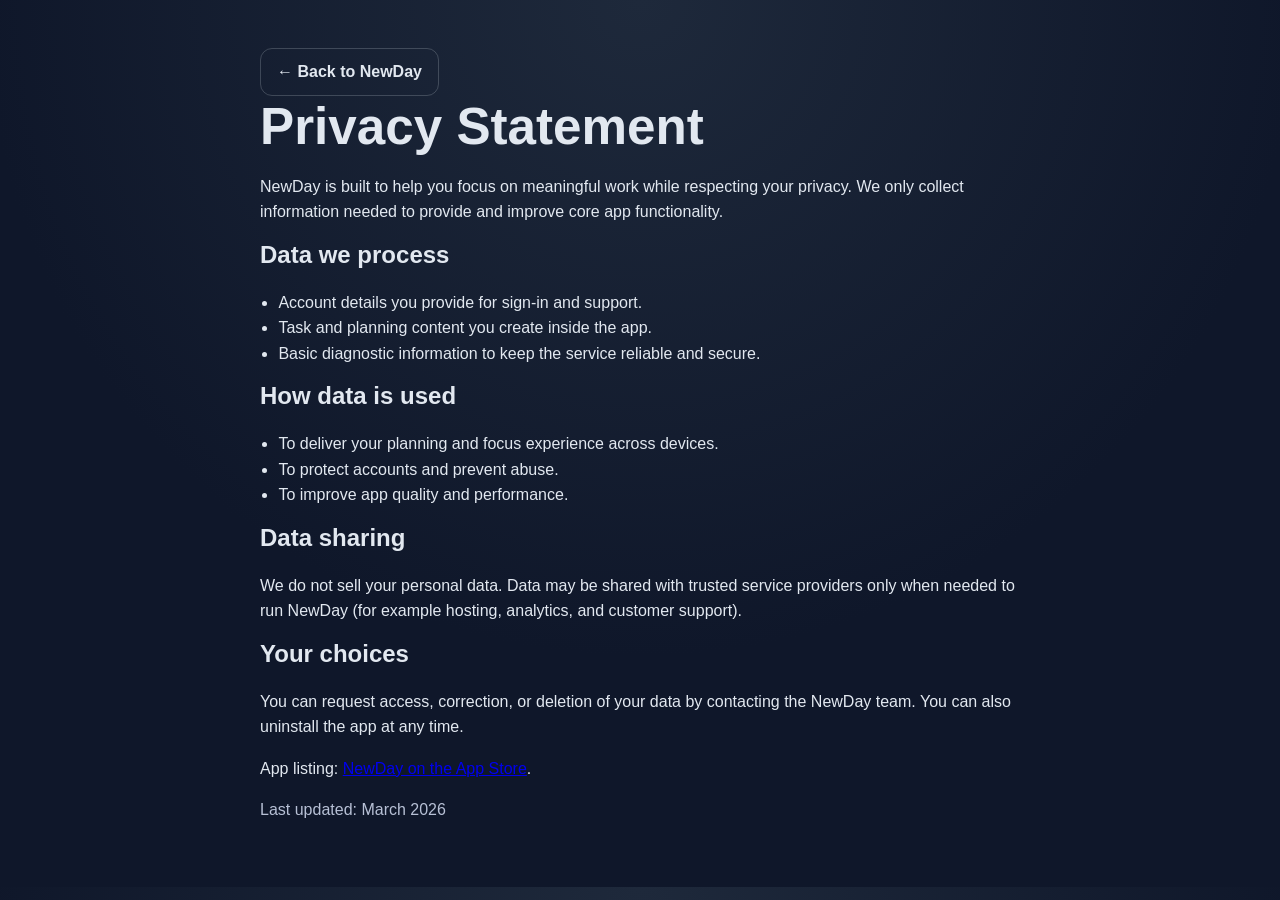
==== privacy.html @ 202c5eee "Update landing page with app visuals and privacy subsite" ====
<!doctype html>
<html lang="en">
  <head>
    <meta charset="UTF-8" />
    <meta name="viewport" content="width=device-width, initial-scale=1.0" />
    <title>NewDay Privacy Statement</title>
    <meta name="description" content="Privacy statement for the NewDay app and website." />
    <link rel="stylesheet" href="styles.css" />
  </head>
  <body>
    <main class="section container legal">
      <a class="button button--ghost" href="index.html">← Back to NewDay</a>
      <h1>Privacy Statement</h1>
      <p>
        NewDay is built to help you focus on meaningful work while respecting your privacy. We only collect information
        needed to provide and improve core app functionality.
      </p>

      <h2>Data we process</h2>
      <ul>
        <li>Account details you provide for sign-in and support.</li>
        <li>Task and planning content you create inside the app.</li>
        <li>Basic diagnostic information to keep the service reliable and secure.</li>
      </ul>

      <h2>How data is used</h2>
      <ul>
        <li>To deliver your planning and focus experience across devices.</li>
        <li>To protect accounts and prevent abuse.</li>
        <li>To improve app quality and performance.</li>
      </ul>

      <h2>Data sharing</h2>
      <p>
        We do not sell your personal data. Data may be shared with trusted service providers only when needed to run
        NewDay (for example hosting, analytics, and customer support).
      </p>

      <h2>Your choices</h2>
      <p>
        You can request access, correction, or deletion of your data by contacting the NewDay team. You can also
        uninstall the app at any time.
      </p>

      <p>
        App listing: <a href="https://apps.apple.com/app/id6754460979" target="_blank" rel="noreferrer">NewDay on
        the App Store</a>.
      </p>

      <p class="muted">Last updated: March 2026</p>
    </main>
  </body>
</html>
---- styles.css ----
:root {
  --bg: #0f172a;
  --bg-soft: #111d36;
  --text: #e2e8f0;
  --muted: #b7c0d5;
  --primary: #22d3ee;
  --primary-strong: #06b6d4;
  --card: rgba(255, 255, 255, 0.06);
  --border: rgba(226, 232, 240, 0.2);
}

* {
  box-sizing: border-box;
}

body {
  margin: 0;
  font-family: Inter, -apple-system, BlinkMacSystemFont, "Segoe UI", sans-serif;
  background: radial-gradient(circle at top, #1e293b 0%, var(--bg) 60%);
  color: var(--text);
  line-height: 1.6;
}

.container {
  width: min(1040px, 92%);
  margin: 0 auto;
}

.hero {
  padding: 1.5rem 0 4rem;
}

.nav {
  display: flex;
  justify-content: space-between;
  align-items: center;
  gap: 0.9rem;
  flex-wrap: wrap;
}

.brand {
  font-size: 1.25rem;
  font-weight: 700;
  text-decoration: none;
  color: var(--text);
  display: inline-flex;
  align-items: center;
  gap: 0.65rem;
}

.brand__logo {
  width: 36px;
  height: 36px;
  border-radius: 8px;
  object-fit: cover;
}

.nav__links {
  display: flex;
  gap: 0.6rem;
  flex-wrap: wrap;
}

.hero__content {
  margin-top: 4rem;
  max-width: 740px;
}

.eyebrow {
  color: var(--primary);
  font-weight: 600;
  margin-bottom: 0.5rem;
}

h1,
h2,
h3 {
  line-height: 1.2;
  margin-top: 0;
}

h1 {
  font-size: clamp(2rem, 4vw, 3.4rem);
  margin-bottom: 1rem;
}

.subtitle {
  color: var(--muted);
  font-size: 1.1rem;
  max-width: 60ch;
}

.cta-row {
  margin-top: 2rem;
  display: flex;
  gap: 0.75rem;
  flex-wrap: wrap;
}

.button {
  display: inline-flex;
  align-items: center;
  justify-content: center;
  border-radius: 0.75rem;
  padding: 0.65rem 1rem;
  color: #031324;
  background: var(--primary);
  text-decoration: none;
  font-weight: 600;
  border: 1px solid transparent;
  transition: 0.2s ease;
}

.button:hover {
  background: var(--primary-strong);
}

.button--ghost {
  color: var(--text);
  background: transparent;
  border-color: var(--border);
}

.button--ghost:hover {
  border-color: var(--primary);
  color: var(--primary);
  background: rgba(34, 211, 238, 0.08);
}

.section {
  padding: 3rem 0;
}

.grid {
  margin-top: 1.5rem;
  display: grid;
  grid-template-columns: repeat(auto-fit, minmax(210px, 1fr));
  gap: 1rem;
}

.card,
.screen-card {
  background: var(--card);
  border: 1px solid var(--border);
  border-radius: 0.9rem;
  padding: 1.2rem;
}

.section--alt {
  background: var(--bg-soft);
  border-top: 1px solid var(--border);
  border-bottom: 1px solid var(--border);
}

.screen-grid {
  margin-top: 1.5rem;
  display: grid;
  grid-template-columns: repeat(auto-fit, minmax(210px, 1fr));
  gap: 1rem;
}

.screen-card img {
  width: 100%;
  aspect-ratio: 9 / 18;
  object-fit: cover;
  border-radius: 0.8rem;
  border: 1px solid var(--border);
}

.screen-card h3 {
  margin-top: 0.8rem;
  margin-bottom: 0.35rem;
}

.footer {
  padding: 2rem 0;
}

.footer__content {
  display: flex;
  justify-content: space-between;
  align-items: center;
  gap: 1rem;
  flex-wrap: wrap;
  color: var(--muted);
  font-size: 0.95rem;
}

.footer__links {
  display: inline-flex;
  gap: 1rem;
}

.footer__links a {
  color: var(--muted);
  text-decoration: none;
}

.footer__links a:hover {
  color: var(--primary);
}

.legal {
  max-width: 760px;
}

.legal ul {
  padding-left: 1.15rem;
}

.muted {
  color: var(--muted);
}

code {
  background: rgba(255, 255, 255, 0.1);
  border-radius: 0.35rem;
  padding: 0.1rem 0.35rem;
}
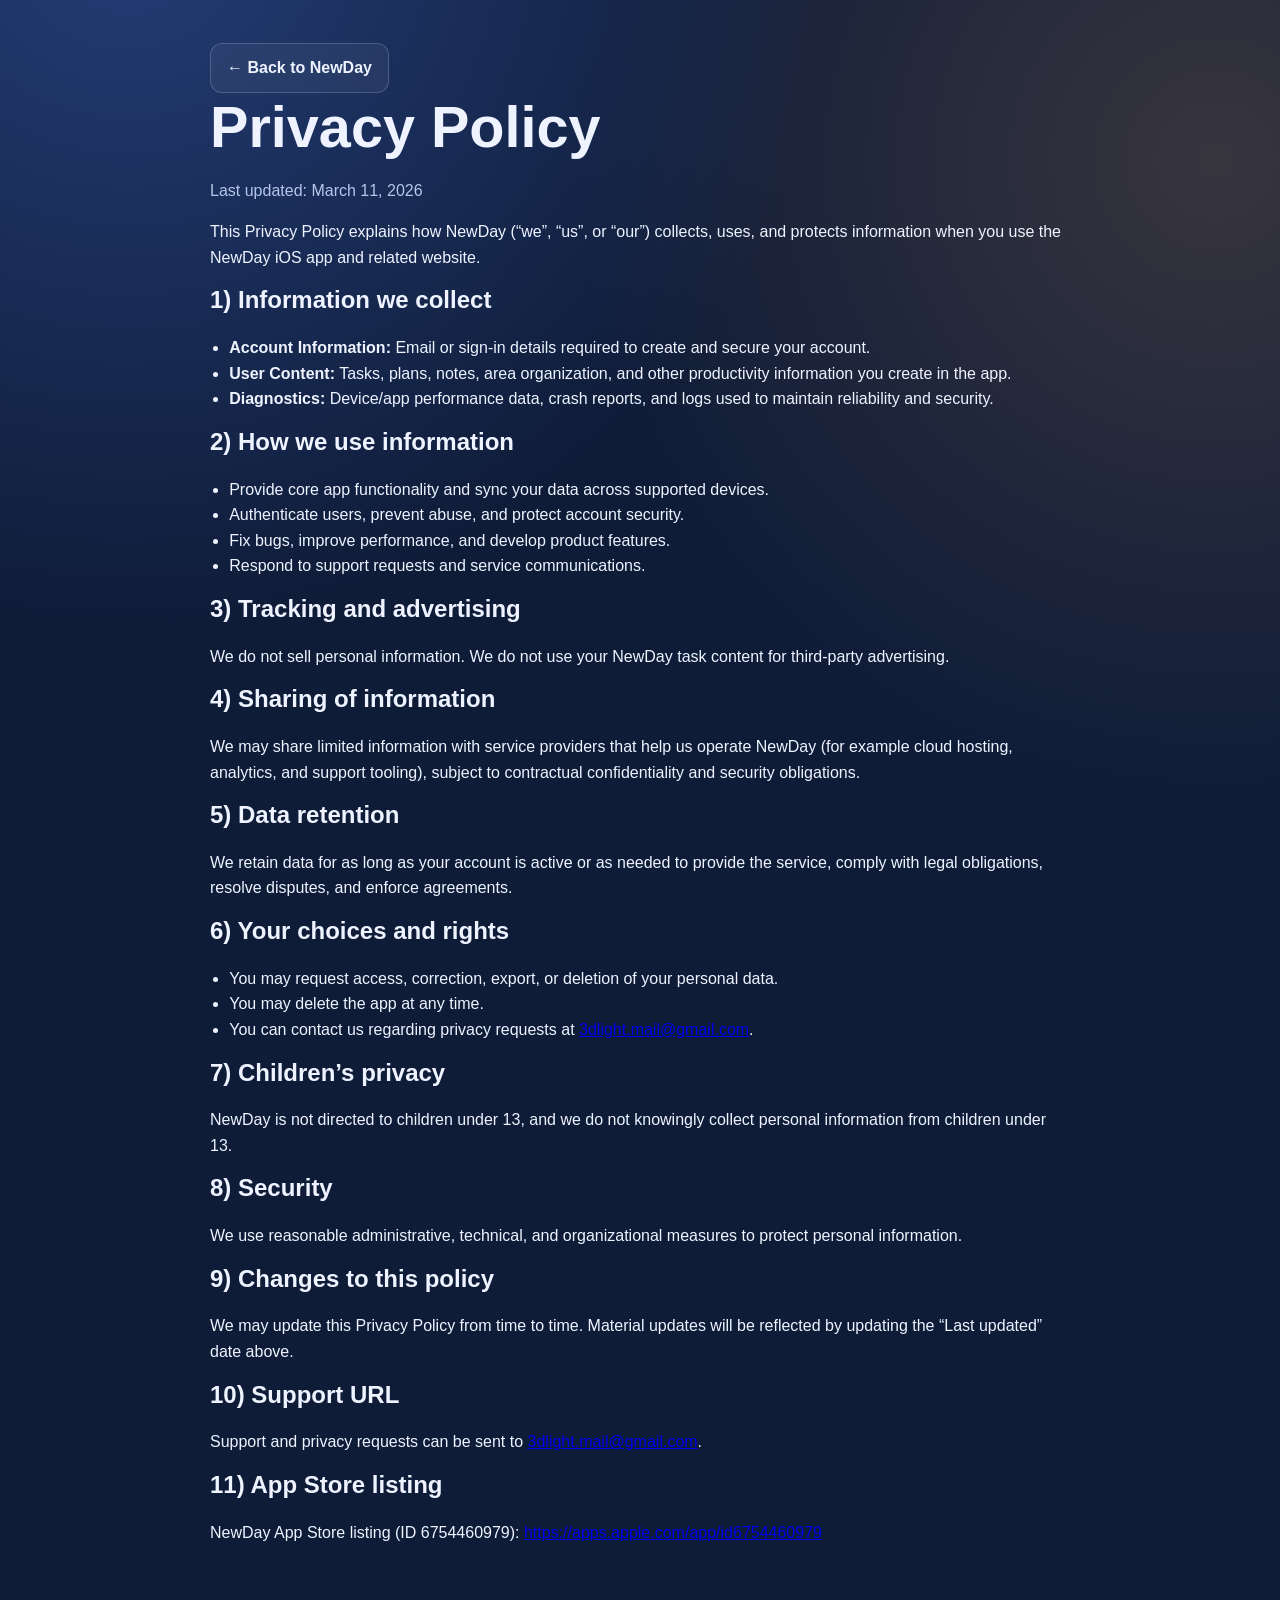
==== commit 9d3e5170: "Apply warm dark-blue theme and add support contact page" ====
--- a/privacy.html
+++ b/privacy.html
@@ -3,51 +3,100 @@
   <head>
     <meta charset="UTF-8" />
     <meta name="viewport" content="width=device-width, initial-scale=1.0" />
-    <title>NewDay Privacy Statement</title>
-    <meta name="description" content="Privacy statement for the NewDay app and website." />
+    <title>NewDay Privacy Policy</title>
+    <meta
+      name="description"
+      content="Privacy Policy for the NewDay iOS app and website, aligned with App Store disclosure expectations."
+    />
     <link rel="stylesheet" href="styles.css" />
   </head>
   <body>
     <main class="section container legal">
       <a class="button button--ghost" href="index.html">← Back to NewDay</a>
-      <h1>Privacy Statement</h1>
+      <h1>Privacy Policy</h1>
+      <p class="muted">Last updated: March 11, 2026</p>
+
       <p>
-        NewDay is built to help you focus on meaningful work while respecting your privacy. We only collect information
-        needed to provide and improve core app functionality.
+        This Privacy Policy explains how NewDay (“we”, “us”, or “our”) collects, uses, and protects information when
+        you use the NewDay iOS app and related website.
       </p>
 
-      <h2>Data we process</h2>
+      <h2>1) Information we collect</h2>
       <ul>
-        <li>Account details you provide for sign-in and support.</li>
-        <li>Task and planning content you create inside the app.</li>
-        <li>Basic diagnostic information to keep the service reliable and secure.</li>
+        <li><strong>Account Information:</strong> Email or sign-in details required to create and secure your account.</li>
+        <li>
+          <strong>User Content:</strong> Tasks, plans, notes, area organization, and other productivity information you
+          create in the app.
+        </li>
+        <li>
+          <strong>Diagnostics:</strong> Device/app performance data, crash reports, and logs used to maintain reliability
+          and security.
+        </li>
       </ul>
 
-      <h2>How data is used</h2>
+      <h2>2) How we use information</h2>
       <ul>
-        <li>To deliver your planning and focus experience across devices.</li>
-        <li>To protect accounts and prevent abuse.</li>
-        <li>To improve app quality and performance.</li>
+        <li>Provide core app functionality and sync your data across supported devices.</li>
+        <li>Authenticate users, prevent abuse, and protect account security.</li>
+        <li>Fix bugs, improve performance, and develop product features.</li>
+        <li>Respond to support requests and service communications.</li>
       </ul>
 
-      <h2>Data sharing</h2>
+      <h2>3) Tracking and advertising</h2>
       <p>
-        We do not sell your personal data. Data may be shared with trusted service providers only when needed to run
-        NewDay (for example hosting, analytics, and customer support).
+        We do not sell personal information. We do not use your NewDay task content for third-party advertising.
       </p>
 
-      <h2>Your choices</h2>
+      <h2>4) Sharing of information</h2>
       <p>
-        You can request access, correction, or deletion of your data by contacting the NewDay team. You can also
-        uninstall the app at any time.
+        We may share limited information with service providers that help us operate NewDay (for example cloud hosting,
+        analytics, and support tooling), subject to contractual confidentiality and security obligations.
       </p>
 
+      <h2>5) Data retention</h2>
       <p>
-        App listing: <a href="https://apps.apple.com/app/id6754460979" target="_blank" rel="noreferrer">NewDay on
-        the App Store</a>.
+        We retain data for as long as your account is active or as needed to provide the service, comply with legal
+        obligations, resolve disputes, and enforce agreements.
       </p>
 
-      <p class="muted">Last updated: March 2026</p>
+      <h2>6) Your choices and rights</h2>
+      <ul>
+        <li>You may request access, correction, export, or deletion of your personal data.</li>
+        <li>You may delete the app at any time.</li>
+        <li>You can contact us regarding privacy requests at <a href="mailto:3dlight.mail@gmail.com">3dlight.mail@gmail.com</a>.</li>
+      </ul>
+
+      <h2>7) Children’s privacy</h2>
+      <p>
+        NewDay is not directed to children under 13, and we do not knowingly collect personal information from children
+        under 13.
+      </p>
+
+      <h2>8) Security</h2>
+      <p>
+        We use reasonable administrative, technical, and organizational measures to protect personal information.
+      </p>
+
+      <h2>9) Changes to this policy</h2>
+      <p>
+        We may update this Privacy Policy from time to time. Material updates will be reflected by updating the “Last
+        updated” date above.
+      </p>
+
+
+      <h2>10) Support URL</h2>
+      <p>
+        Support and privacy requests can be sent to
+        <a href="mailto:3dlight.mail@gmail.com">3dlight.mail@gmail.com</a>.
+      </p>
+
+      <h2>11) App Store listing</h2>
+      <p>
+        NewDay App Store listing (ID 6754460979):
+        <a href="https://apps.apple.com/app/id6754460979" target="_blank" rel="noreferrer"
+          >https://apps.apple.com/app/id6754460979</a
+        >
+      </p>
     </main>
   </body>
 </html>
--- a/styles.css
+++ b/styles.css
@@ -1,12 +1,14 @@
 :root {
-  --bg: #0f172a;
-  --bg-soft: #111d36;
-  --text: #e2e8f0;
-  --muted: #b7c0d5;
-  --primary: #22d3ee;
-  --primary-strong: #06b6d4;
+  --bg: #0f1c38;
+  --bg-soft: #15264b;
+  --panel: #1b2f5c;
+  --text: #eef3ff;
+  --muted: #b6c5e8;
+  --primary: #ffd58a;
+  --primary-strong: #ffc76c;
   --card: rgba(255, 255, 255, 0.06);
-  --border: rgba(226, 232, 240, 0.2);
+  --border: rgba(255, 213, 138, 0.28);
+  --shadow: 0 18px 40px rgba(4, 10, 28, 0.45);
 }
 
 * {
@@ -16,18 +18,21 @@
 body {
   margin: 0;
   font-family: Inter, -apple-system, BlinkMacSystemFont, "Segoe UI", sans-serif;
-  background: radial-gradient(circle at top, #1e293b 0%, var(--bg) 60%);
+  background:
+    radial-gradient(circle at 10% -5%, #243d76 0%, rgba(36, 61, 118, 0) 35%),
+    radial-gradient(circle at 95% 10%, rgba(255, 176, 92, 0.17) 0%, rgba(255, 176, 92, 0) 34%),
+    var(--bg);
   color: var(--text);
   line-height: 1.6;
 }
 
 .container {
-  width: min(1040px, 92%);
+  width: min(1080px, 92%);
   margin: 0 auto;
 }
 
 .hero {
-  padding: 1.5rem 0 4rem;
+  padding: 1.4rem 0 2.5rem;
 }
 
 .nav {
@@ -40,7 +45,7 @@
 
 .brand {
   font-size: 1.25rem;
-  font-weight: 700;
+  font-weight: 800;
   text-decoration: none;
   color: var(--text);
   display: inline-flex;
@@ -49,10 +54,11 @@
 }
 
 .brand__logo {
-  width: 36px;
-  height: 36px;
-  border-radius: 8px;
+  width: 38px;
+  height: 38px;
+  border-radius: 10px;
   object-fit: cover;
+  box-shadow: 0 6px 18px rgba(0, 0, 0, 0.45);
 }
 
 .nav__links {
@@ -62,14 +68,14 @@
 }
 
 .hero__content {
-  margin-top: 4rem;
-  max-width: 740px;
+  margin-top: 3.6rem;
+  max-width: 760px;
 }
 
 .eyebrow {
   color: var(--primary);
-  font-weight: 600;
-  margin-bottom: 0.5rem;
+  font-weight: 700;
+  margin-bottom: 0.4rem;
 }
 
 h1,
@@ -80,18 +86,18 @@
 }
 
 h1 {
-  font-size: clamp(2rem, 4vw, 3.4rem);
-  margin-bottom: 1rem;
+  font-size: clamp(2rem, 5vw, 3.6rem);
+  margin-bottom: 0.8rem;
 }
 
 .subtitle {
   color: var(--muted);
   font-size: 1.1rem;
-  max-width: 60ch;
+  max-width: 62ch;
 }
 
 .cta-row {
-  margin-top: 2rem;
+  margin-top: 1.8rem;
   display: flex;
   gap: 0.75rem;
   flex-wrap: wrap;
@@ -102,74 +108,101 @@
   align-items: center;
   justify-content: center;
   border-radius: 0.75rem;
-  padding: 0.65rem 1rem;
-  color: #031324;
-  background: var(--primary);
+  padding: 0.68rem 1rem;
+  color: #1a2342;
+  background: linear-gradient(135deg, var(--primary), var(--primary-strong));
   text-decoration: none;
-  font-weight: 600;
+  font-weight: 700;
   border: 1px solid transparent;
-  transition: 0.2s ease;
+  transition: transform 0.2s ease, box-shadow 0.2s ease, background 0.2s ease;
+  box-shadow: 0 10px 20px rgba(0, 0, 0, 0.25);
 }
 
 .button:hover {
-  background: var(--primary-strong);
+  transform: translateY(-1px);
+  background: linear-gradient(135deg, #ffe0a8, var(--primary));
 }
 
 .button--ghost {
   color: var(--text);
-  background: transparent;
-  border-color: var(--border);
+  background: rgba(255, 255, 255, 0.05);
+  border-color: rgba(255, 255, 255, 0.18);
+  box-shadow: none;
 }
 
 .button--ghost:hover {
   border-color: var(--primary);
   color: var(--primary);
-  background: rgba(34, 211, 238, 0.08);
+  background: rgba(255, 213, 138, 0.08);
 }
 
 .section {
-  padding: 3rem 0;
-}
-
-.grid {
-  margin-top: 1.5rem;
+  padding: 2.7rem 0;
+}
+
+.section--showcase {
+  padding-top: 1rem;
+}
+
+.grid,
+.screen-grid {
+  margin-top: 1.4rem;
   display: grid;
-  grid-template-columns: repeat(auto-fit, minmax(210px, 1fr));
-  gap: 1rem;
+  grid-template-columns: repeat(auto-fit, minmax(220px, 1fr));
+  gap: 1rem;
+}
+
+.screen-grid {
+  align-items: stretch;
 }
 
 .card,
 .screen-card {
   background: var(--card);
   border: 1px solid var(--border);
-  border-radius: 0.9rem;
-  padding: 1.2rem;
-}
-
-.section--alt {
-  background: var(--bg-soft);
-  border-top: 1px solid var(--border);
-  border-bottom: 1px solid var(--border);
-}
-
-.screen-grid {
-  margin-top: 1.5rem;
-  display: grid;
-  grid-template-columns: repeat(auto-fit, minmax(210px, 1fr));
-  gap: 1rem;
+  border-radius: 1rem;
+  padding: 1rem;
+  box-shadow: var(--shadow);
+  backdrop-filter: blur(4px);
+}
+
+.screen-card {
+  display: flex;
+  flex-direction: column;
+  padding: 0.8rem;
+  height: 100%;
 }
 
 .screen-card img {
   width: 100%;
   aspect-ratio: 9 / 18;
   object-fit: cover;
-  border-radius: 0.8rem;
-  border: 1px solid var(--border);
+  border-radius: 0.95rem;
+  border: 1px solid rgba(255, 213, 138, 0.32);
 }
 
 .screen-card h3 {
   margin-top: 0.8rem;
-  margin-bottom: 0.35rem;
+  margin-bottom: 0.25rem;
+}
+
+.screen-card p,
+.card p {
+  color: var(--muted);
+}
+
+.section--app-store {
+  background: linear-gradient(180deg, rgba(27, 47, 92, 0.8), rgba(17, 32, 66, 0.8));
+  border-top: 1px solid rgba(255, 255, 255, 0.12);
+  border-bottom: 1px solid rgba(255, 255, 255, 0.12);
+}
+
+.split {
+  display: flex;
+  justify-content: space-between;
+  gap: 1rem;
+  align-items: center;
+  flex-wrap: wrap;
 }
 
 .footer {
@@ -189,6 +222,7 @@
 .footer__links {
   display: inline-flex;
   gap: 1rem;
+  flex-wrap: wrap;
 }
 
 .footer__links a {
@@ -201,19 +235,13 @@
 }
 
 .legal {
-  max-width: 760px;
+  max-width: 860px;
 }
 
 .legal ul {
-  padding-left: 1.15rem;
+  padding-left: 1.2rem;
 }
 
 .muted {
   color: var(--muted);
 }
-
-code {
-  background: rgba(255, 255, 255, 0.1);
-  border-radius: 0.35rem;
-  padding: 0.1rem 0.35rem;
-}
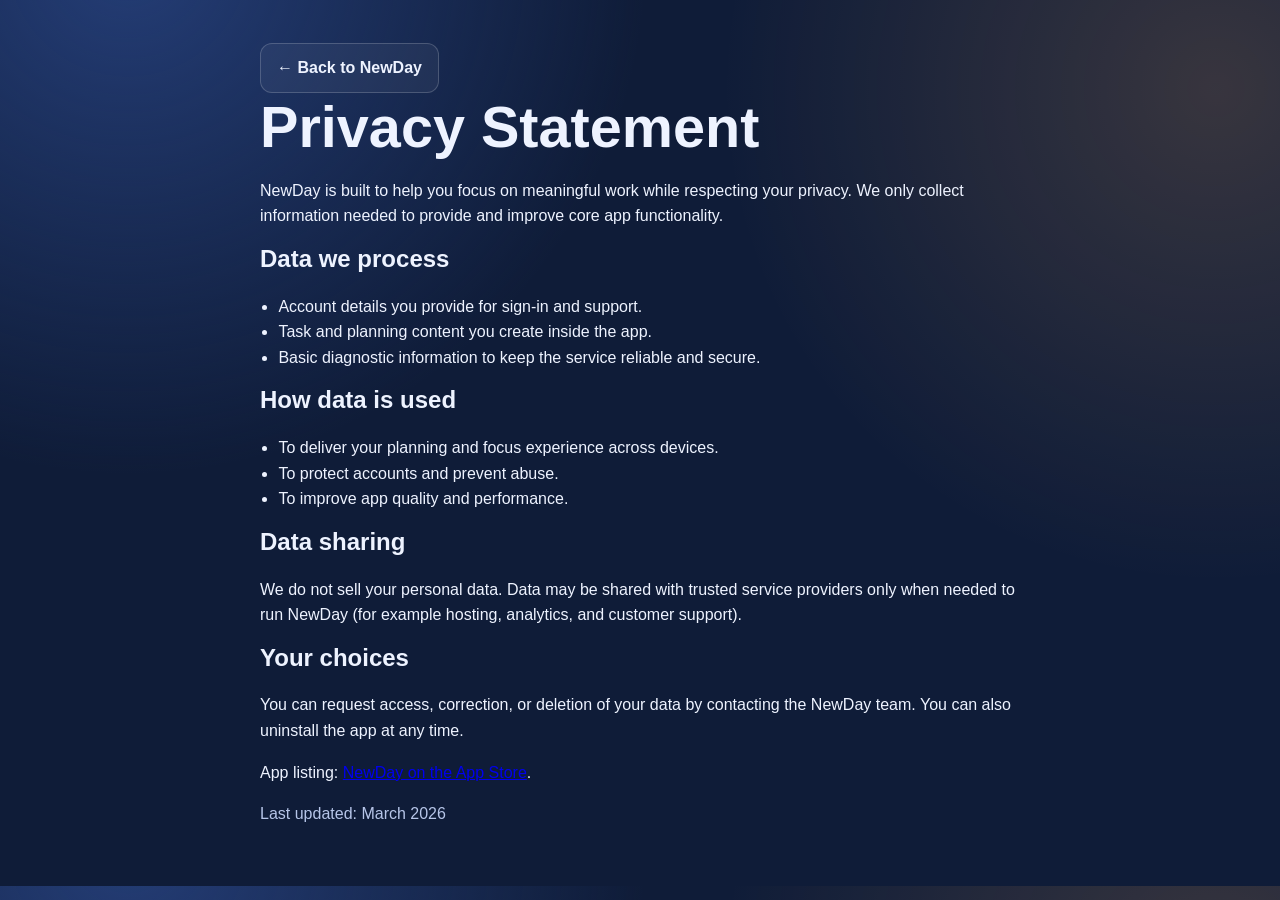
==== commit 7b545606: "Merge branch 'main' into codex/implement-images-and-app-store-link-enmhpv" ====
--- a/privacy.html
+++ b/privacy.html
@@ -3,100 +3,51 @@
   <head>
     <meta charset="UTF-8" />
     <meta name="viewport" content="width=device-width, initial-scale=1.0" />
-    <title>NewDay Privacy Policy</title>
-    <meta
-      name="description"
-      content="Privacy Policy for the NewDay iOS app and website, aligned with App Store disclosure expectations."
-    />
+    <title>NewDay Privacy Statement</title>
+    <meta name="description" content="Privacy statement for the NewDay app and website." />
     <link rel="stylesheet" href="styles.css" />
   </head>
   <body>
     <main class="section container legal">
       <a class="button button--ghost" href="index.html">← Back to NewDay</a>
-      <h1>Privacy Policy</h1>
-      <p class="muted">Last updated: March 11, 2026</p>
+      <h1>Privacy Statement</h1>
+      <p>
+        NewDay is built to help you focus on meaningful work while respecting your privacy. We only collect information
+        needed to provide and improve core app functionality.
+      </p>
+
+      <h2>Data we process</h2>
+      <ul>
+        <li>Account details you provide for sign-in and support.</li>
+        <li>Task and planning content you create inside the app.</li>
+        <li>Basic diagnostic information to keep the service reliable and secure.</li>
+      </ul>
+
+      <h2>How data is used</h2>
+      <ul>
+        <li>To deliver your planning and focus experience across devices.</li>
+        <li>To protect accounts and prevent abuse.</li>
+        <li>To improve app quality and performance.</li>
+      </ul>
+
+      <h2>Data sharing</h2>
+      <p>
+        We do not sell your personal data. Data may be shared with trusted service providers only when needed to run
+        NewDay (for example hosting, analytics, and customer support).
+      </p>
+
+      <h2>Your choices</h2>
+      <p>
+        You can request access, correction, or deletion of your data by contacting the NewDay team. You can also
+        uninstall the app at any time.
+      </p>
 
       <p>
-        This Privacy Policy explains how NewDay (“we”, “us”, or “our”) collects, uses, and protects information when
-        you use the NewDay iOS app and related website.
+        App listing: <a href="https://apps.apple.com/app/id6754460979" target="_blank" rel="noreferrer">NewDay on
+        the App Store</a>.
       </p>
 
-      <h2>1) Information we collect</h2>
-      <ul>
-        <li><strong>Account Information:</strong> Email or sign-in details required to create and secure your account.</li>
-        <li>
-          <strong>User Content:</strong> Tasks, plans, notes, area organization, and other productivity information you
-          create in the app.
-        </li>
-        <li>
-          <strong>Diagnostics:</strong> Device/app performance data, crash reports, and logs used to maintain reliability
-          and security.
-        </li>
-      </ul>
-
-      <h2>2) How we use information</h2>
-      <ul>
-        <li>Provide core app functionality and sync your data across supported devices.</li>
-        <li>Authenticate users, prevent abuse, and protect account security.</li>
-        <li>Fix bugs, improve performance, and develop product features.</li>
-        <li>Respond to support requests and service communications.</li>
-      </ul>
-
-      <h2>3) Tracking and advertising</h2>
-      <p>
-        We do not sell personal information. We do not use your NewDay task content for third-party advertising.
-      </p>
-
-      <h2>4) Sharing of information</h2>
-      <p>
-        We may share limited information with service providers that help us operate NewDay (for example cloud hosting,
-        analytics, and support tooling), subject to contractual confidentiality and security obligations.
-      </p>
-
-      <h2>5) Data retention</h2>
-      <p>
-        We retain data for as long as your account is active or as needed to provide the service, comply with legal
-        obligations, resolve disputes, and enforce agreements.
-      </p>
-
-      <h2>6) Your choices and rights</h2>
-      <ul>
-        <li>You may request access, correction, export, or deletion of your personal data.</li>
-        <li>You may delete the app at any time.</li>
-        <li>You can contact us regarding privacy requests at <a href="mailto:3dlight.mail@gmail.com">3dlight.mail@gmail.com</a>.</li>
-      </ul>
-
-      <h2>7) Children’s privacy</h2>
-      <p>
-        NewDay is not directed to children under 13, and we do not knowingly collect personal information from children
-        under 13.
-      </p>
-
-      <h2>8) Security</h2>
-      <p>
-        We use reasonable administrative, technical, and organizational measures to protect personal information.
-      </p>
-
-      <h2>9) Changes to this policy</h2>
-      <p>
-        We may update this Privacy Policy from time to time. Material updates will be reflected by updating the “Last
-        updated” date above.
-      </p>
-
-
-      <h2>10) Support URL</h2>
-      <p>
-        Support and privacy requests can be sent to
-        <a href="mailto:3dlight.mail@gmail.com">3dlight.mail@gmail.com</a>.
-      </p>
-
-      <h2>11) App Store listing</h2>
-      <p>
-        NewDay App Store listing (ID 6754460979):
-        <a href="https://apps.apple.com/app/id6754460979" target="_blank" rel="noreferrer"
-          >https://apps.apple.com/app/id6754460979</a
-        >
-      </p>
+      <p class="muted">Last updated: March 2026</p>
     </main>
   </body>
 </html>
--- a/styles.css
+++ b/styles.css
@@ -45,7 +45,7 @@
 
 .brand {
   font-size: 1.25rem;
-  font-weight: 800;
+  font-weight: 700;
   text-decoration: none;
   color: var(--text);
   display: inline-flex;
@@ -54,11 +54,10 @@
 }
 
 .brand__logo {
-  width: 38px;
-  height: 38px;
-  border-radius: 10px;
+  width: 36px;
+  height: 36px;
+  border-radius: 8px;
   object-fit: cover;
-  box-shadow: 0 6px 18px rgba(0, 0, 0, 0.45);
 }
 
 .nav__links {
@@ -152,10 +151,6 @@
   gap: 1rem;
 }
 
-.screen-grid {
-  align-items: stretch;
-}
-
 .card,
 .screen-card {
   background: var(--card);
@@ -197,12 +192,24 @@
   border-bottom: 1px solid rgba(255, 255, 255, 0.12);
 }
 
-.split {
-  display: flex;
-  justify-content: space-between;
-  gap: 1rem;
-  align-items: center;
-  flex-wrap: wrap;
+.screen-grid {
+  margin-top: 1.5rem;
+  display: grid;
+  grid-template-columns: repeat(auto-fit, minmax(210px, 1fr));
+  gap: 1rem;
+}
+
+.screen-card img {
+  width: 100%;
+  aspect-ratio: 9 / 18;
+  object-fit: cover;
+  border-radius: 0.8rem;
+  border: 1px solid var(--border);
+}
+
+.screen-card h3 {
+  margin-top: 0.8rem;
+  margin-bottom: 0.35rem;
 }
 
 .footer {
@@ -222,7 +229,6 @@
 .footer__links {
   display: inline-flex;
   gap: 1rem;
-  flex-wrap: wrap;
 }
 
 .footer__links a {
@@ -235,13 +241,19 @@
 }
 
 .legal {
-  max-width: 860px;
+  max-width: 760px;
 }
 
 .legal ul {
-  padding-left: 1.2rem;
+  padding-left: 1.15rem;
 }
 
 .muted {
   color: var(--muted);
 }
+
+code {
+  background: rgba(255, 255, 255, 0.1);
+  border-radius: 0.35rem;
+  padding: 0.1rem 0.35rem;
+}
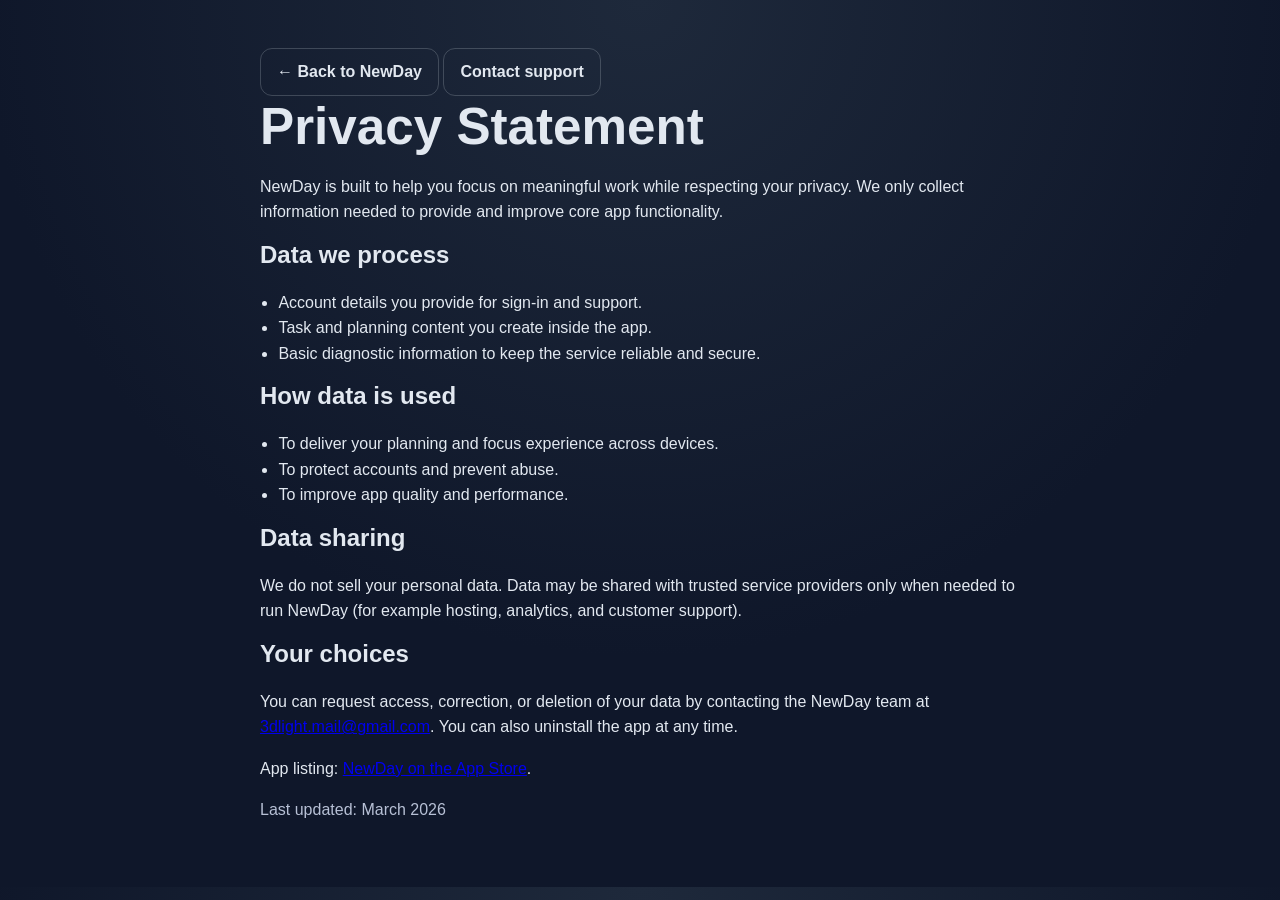
==== commit 178e3f3d: "Add support page with email contact link" ====
--- a/privacy.html
+++ b/privacy.html
@@ -10,6 +10,7 @@
   <body>
     <main class="section container legal">
       <a class="button button--ghost" href="index.html">← Back to NewDay</a>
+      <a class="button button--ghost" href="support.html">Contact support</a>
       <h1>Privacy Statement</h1>
       <p>
         NewDay is built to help you focus on meaningful work while respecting your privacy. We only collect information
@@ -38,8 +39,9 @@
 
       <h2>Your choices</h2>
       <p>
-        You can request access, correction, or deletion of your data by contacting the NewDay team. You can also
-        uninstall the app at any time.
+        You can request access, correction, or deletion of your data by contacting the NewDay team at
+        <a href="mailto:3dlight.mail@gmail.com?subject=NewDay%20Privacy%20Request">3dlight.mail@gmail.com</a>.
+        You can also uninstall the app at any time.
       </p>
 
       <p>
--- a/styles.css
+++ b/styles.css
@@ -1,14 +1,12 @@
 :root {
-  --bg: #0f1c38;
-  --bg-soft: #15264b;
-  --panel: #1b2f5c;
-  --text: #eef3ff;
-  --muted: #b6c5e8;
-  --primary: #ffd58a;
-  --primary-strong: #ffc76c;
+  --bg: #0f172a;
+  --bg-soft: #111d36;
+  --text: #e2e8f0;
+  --muted: #b7c0d5;
+  --primary: #22d3ee;
+  --primary-strong: #06b6d4;
   --card: rgba(255, 255, 255, 0.06);
-  --border: rgba(255, 213, 138, 0.28);
-  --shadow: 0 18px 40px rgba(4, 10, 28, 0.45);
+  --border: rgba(226, 232, 240, 0.2);
 }
 
 * {
@@ -18,21 +16,18 @@
 body {
   margin: 0;
   font-family: Inter, -apple-system, BlinkMacSystemFont, "Segoe UI", sans-serif;
-  background:
-    radial-gradient(circle at 10% -5%, #243d76 0%, rgba(36, 61, 118, 0) 35%),
-    radial-gradient(circle at 95% 10%, rgba(255, 176, 92, 0.17) 0%, rgba(255, 176, 92, 0) 34%),
-    var(--bg);
+  background: radial-gradient(circle at top, #1e293b 0%, var(--bg) 60%);
   color: var(--text);
   line-height: 1.6;
 }
 
 .container {
-  width: min(1080px, 92%);
+  width: min(1040px, 92%);
   margin: 0 auto;
 }
 
 .hero {
-  padding: 1.4rem 0 2.5rem;
+  padding: 1.5rem 0 4rem;
 }
 
 .nav {
@@ -67,14 +62,14 @@
 }
 
 .hero__content {
-  margin-top: 3.6rem;
-  max-width: 760px;
+  margin-top: 4rem;
+  max-width: 740px;
 }
 
 .eyebrow {
   color: var(--primary);
-  font-weight: 700;
-  margin-bottom: 0.4rem;
+  font-weight: 600;
+  margin-bottom: 0.5rem;
 }
 
 h1,
@@ -85,18 +80,18 @@
 }
 
 h1 {
-  font-size: clamp(2rem, 5vw, 3.6rem);
-  margin-bottom: 0.8rem;
+  font-size: clamp(2rem, 4vw, 3.4rem);
+  margin-bottom: 1rem;
 }
 
 .subtitle {
   color: var(--muted);
   font-size: 1.1rem;
-  max-width: 62ch;
+  max-width: 60ch;
 }
 
 .cta-row {
-  margin-top: 1.8rem;
+  margin-top: 2rem;
   display: flex;
   gap: 0.75rem;
   flex-wrap: wrap;
@@ -107,47 +102,39 @@
   align-items: center;
   justify-content: center;
   border-radius: 0.75rem;
-  padding: 0.68rem 1rem;
-  color: #1a2342;
-  background: linear-gradient(135deg, var(--primary), var(--primary-strong));
+  padding: 0.65rem 1rem;
+  color: #031324;
+  background: var(--primary);
   text-decoration: none;
-  font-weight: 700;
+  font-weight: 600;
   border: 1px solid transparent;
-  transition: transform 0.2s ease, box-shadow 0.2s ease, background 0.2s ease;
-  box-shadow: 0 10px 20px rgba(0, 0, 0, 0.25);
+  transition: 0.2s ease;
 }
 
 .button:hover {
-  transform: translateY(-1px);
-  background: linear-gradient(135deg, #ffe0a8, var(--primary));
+  background: var(--primary-strong);
 }
 
 .button--ghost {
   color: var(--text);
-  background: rgba(255, 255, 255, 0.05);
-  border-color: rgba(255, 255, 255, 0.18);
-  box-shadow: none;
+  background: transparent;
+  border-color: var(--border);
 }
 
 .button--ghost:hover {
   border-color: var(--primary);
   color: var(--primary);
-  background: rgba(255, 213, 138, 0.08);
+  background: rgba(34, 211, 238, 0.08);
 }
 
 .section {
-  padding: 2.7rem 0;
-}
-
-.section--showcase {
-  padding-top: 1rem;
-}
-
-.grid,
-.screen-grid {
-  margin-top: 1.4rem;
+  padding: 3rem 0;
+}
+
+.grid {
+  margin-top: 1.5rem;
   display: grid;
-  grid-template-columns: repeat(auto-fit, minmax(220px, 1fr));
+  grid-template-columns: repeat(auto-fit, minmax(210px, 1fr));
   gap: 1rem;
 }
 
@@ -155,41 +142,14 @@
 .screen-card {
   background: var(--card);
   border: 1px solid var(--border);
-  border-radius: 1rem;
-  padding: 1rem;
-  box-shadow: var(--shadow);
-  backdrop-filter: blur(4px);
-}
-
-.screen-card {
-  display: flex;
-  flex-direction: column;
-  padding: 0.8rem;
-  height: 100%;
-}
-
-.screen-card img {
-  width: 100%;
-  aspect-ratio: 9 / 18;
-  object-fit: cover;
-  border-radius: 0.95rem;
-  border: 1px solid rgba(255, 213, 138, 0.32);
-}
-
-.screen-card h3 {
-  margin-top: 0.8rem;
-  margin-bottom: 0.25rem;
-}
-
-.screen-card p,
-.card p {
-  color: var(--muted);
-}
-
-.section--app-store {
-  background: linear-gradient(180deg, rgba(27, 47, 92, 0.8), rgba(17, 32, 66, 0.8));
-  border-top: 1px solid rgba(255, 255, 255, 0.12);
-  border-bottom: 1px solid rgba(255, 255, 255, 0.12);
+  border-radius: 0.9rem;
+  padding: 1.2rem;
+}
+
+.section--alt {
+  background: var(--bg-soft);
+  border-top: 1px solid var(--border);
+  border-bottom: 1px solid var(--border);
 }
 
 .screen-grid {
@@ -257,3 +217,8 @@
   border-radius: 0.35rem;
   padding: 0.1rem 0.35rem;
 }
+
+
+.support-card {
+  margin-top: 1.25rem;
+}
